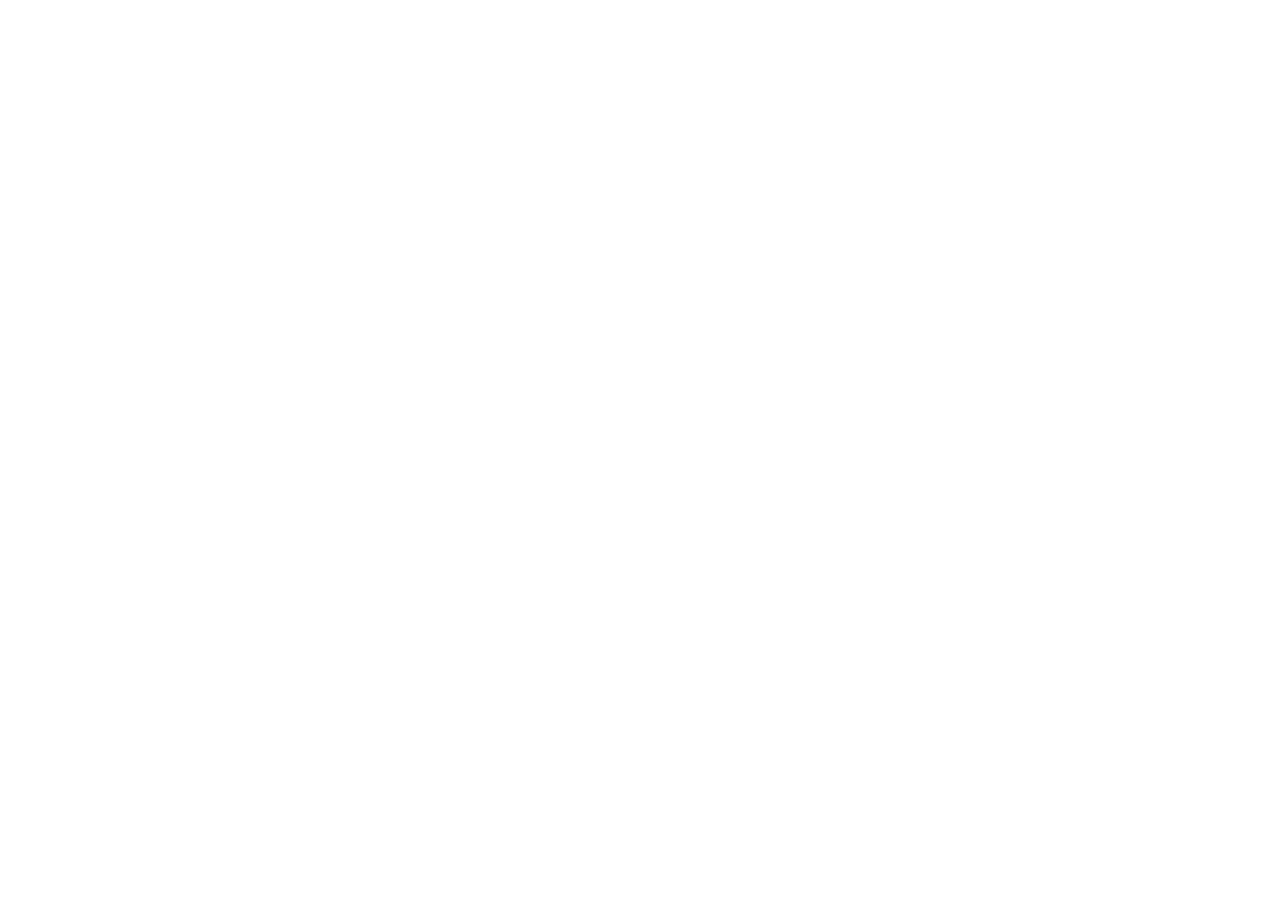
==== index.html @ 82f0cff6 "index page add" ====
<!DOCTYPE html>
<html lang="en">
<head>
    <meta charset="UTF-8">
    <meta name="viewport" content="width=device-width, initial-scale=1.0">
    <title>truetab</title>
</head>
<body>
    
</body>
</html>
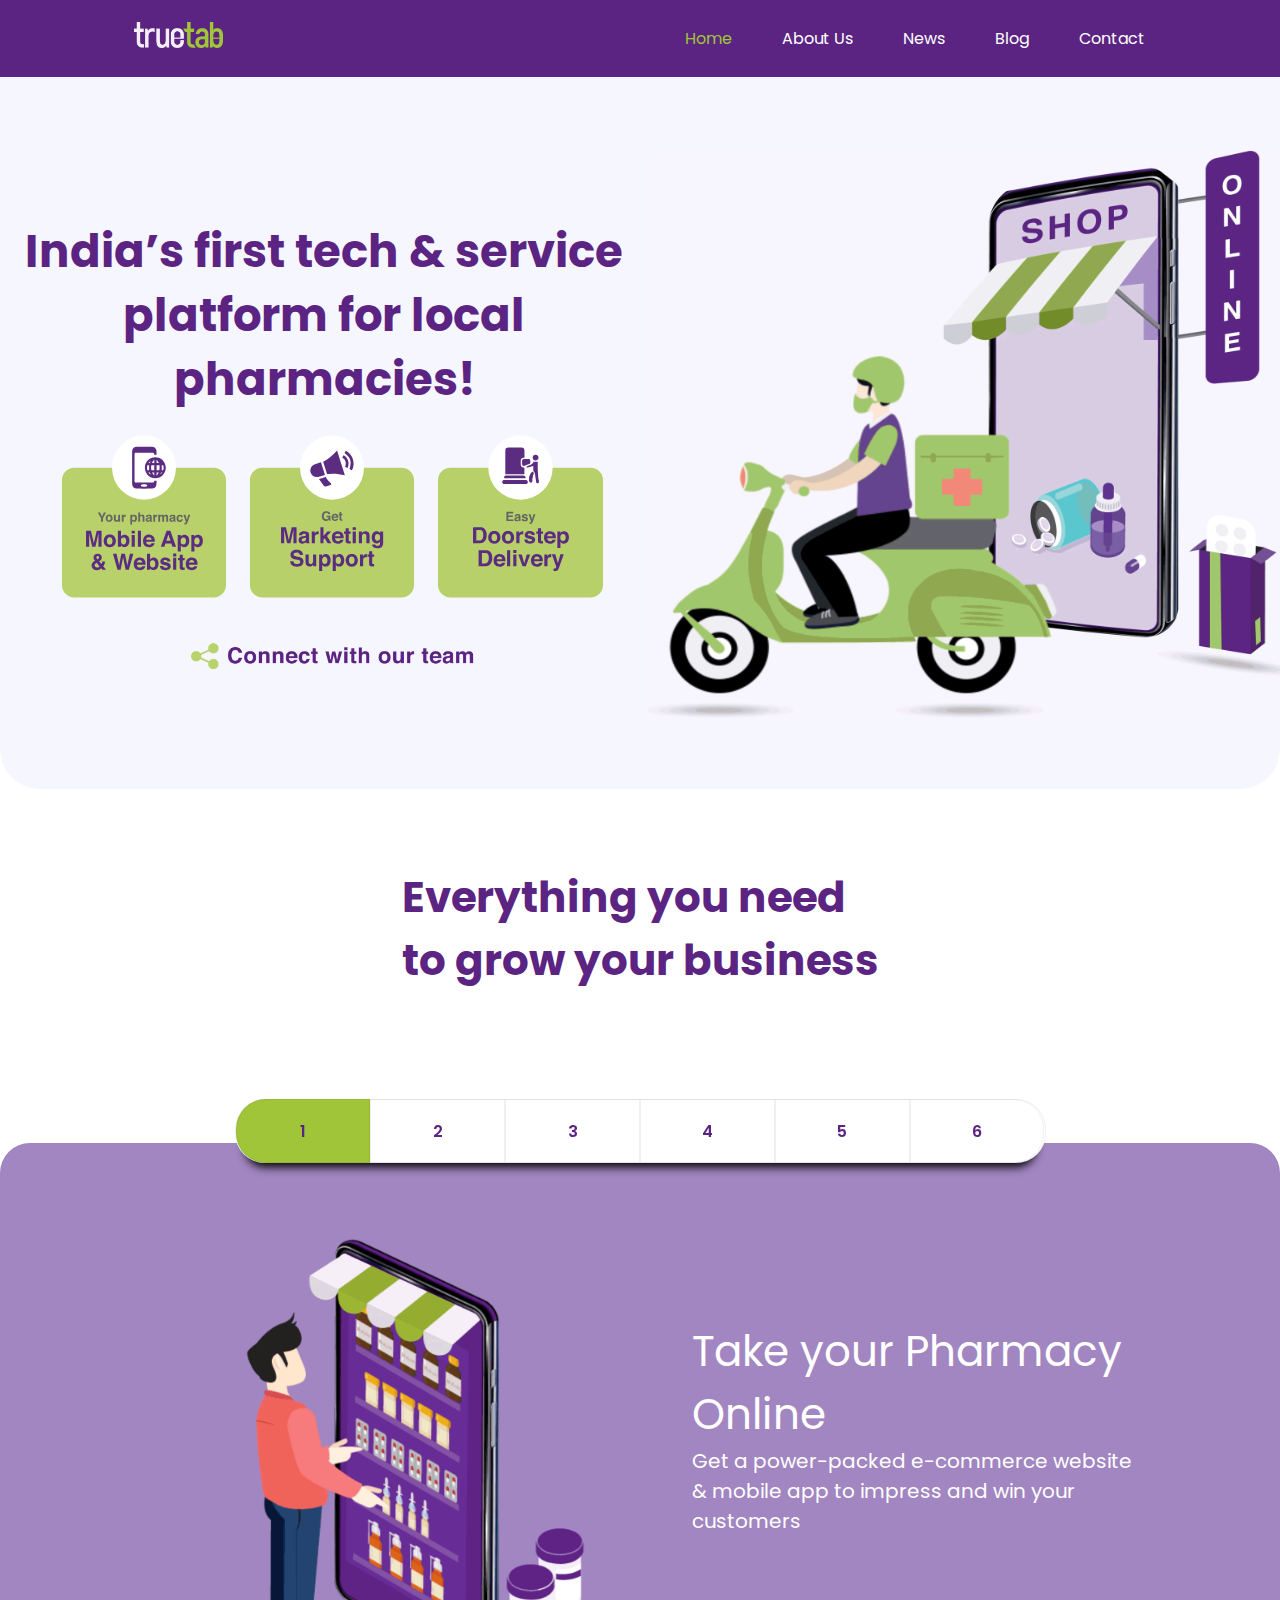
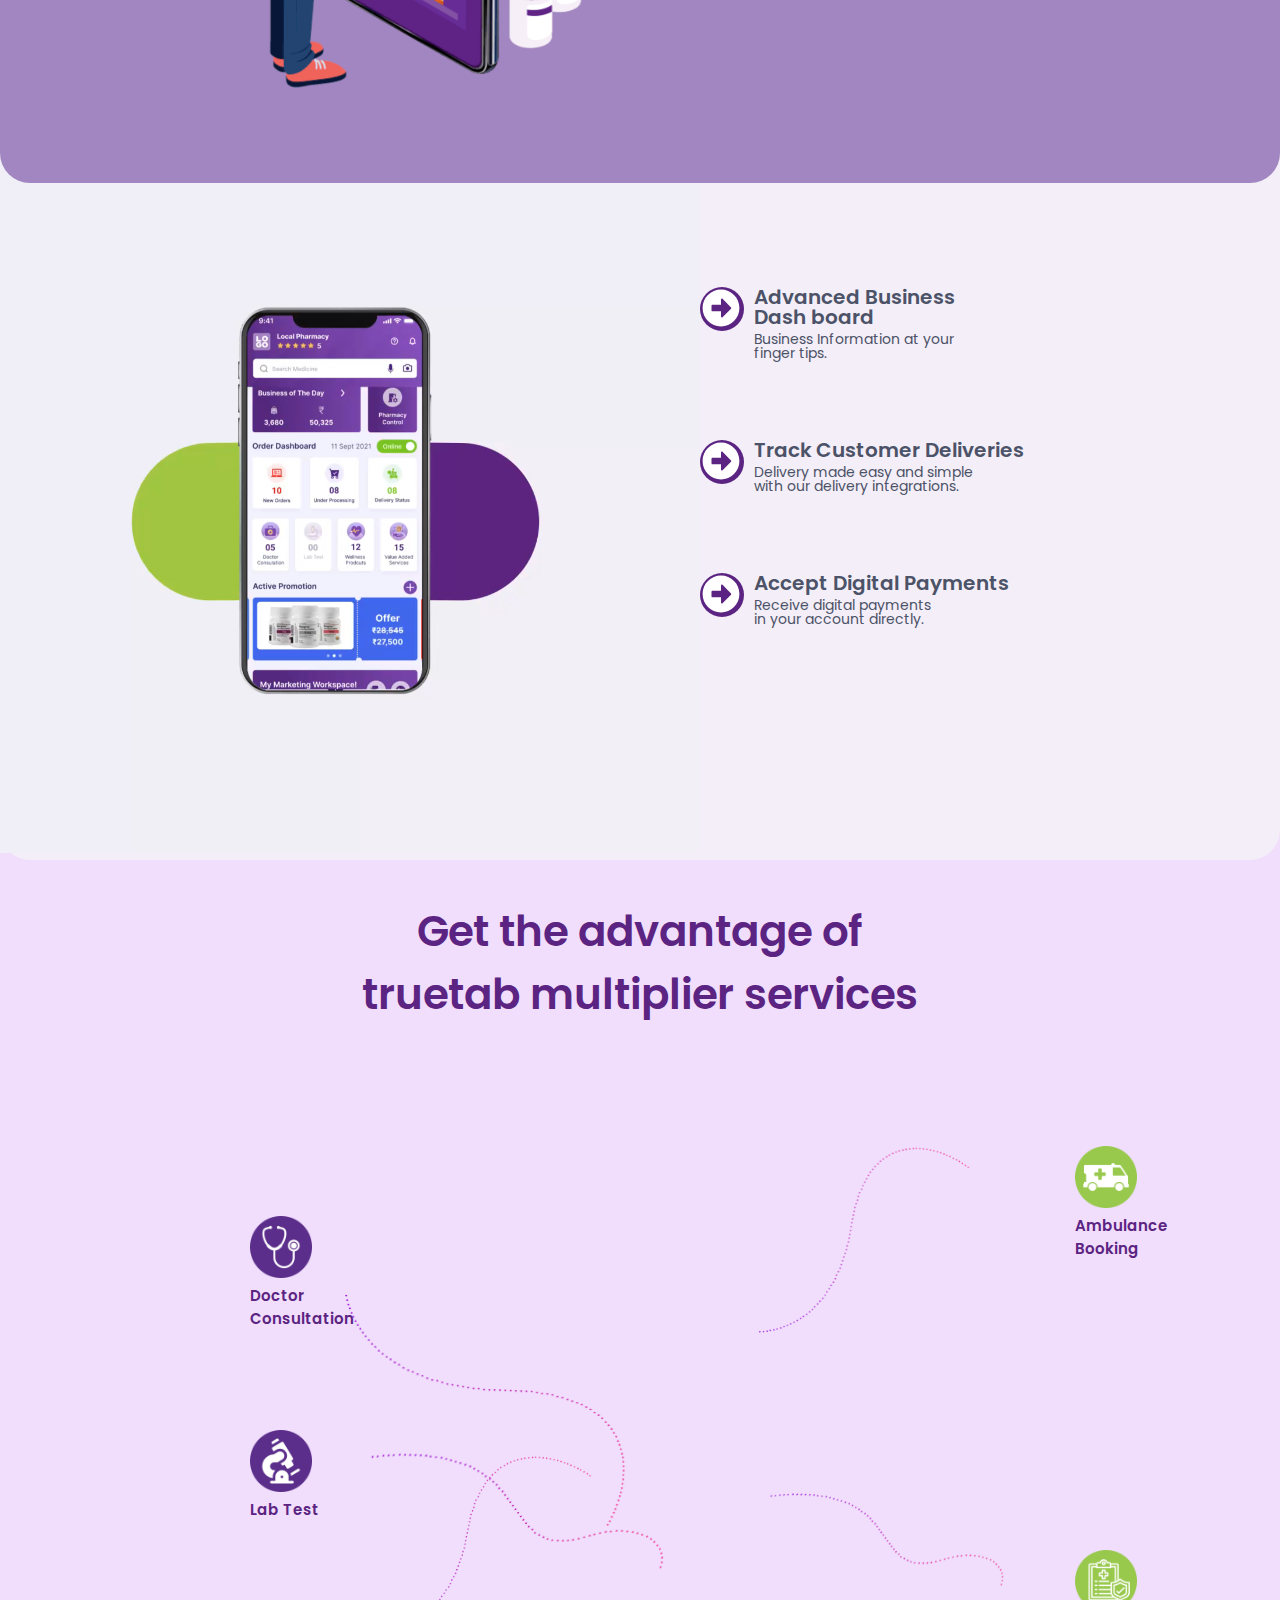
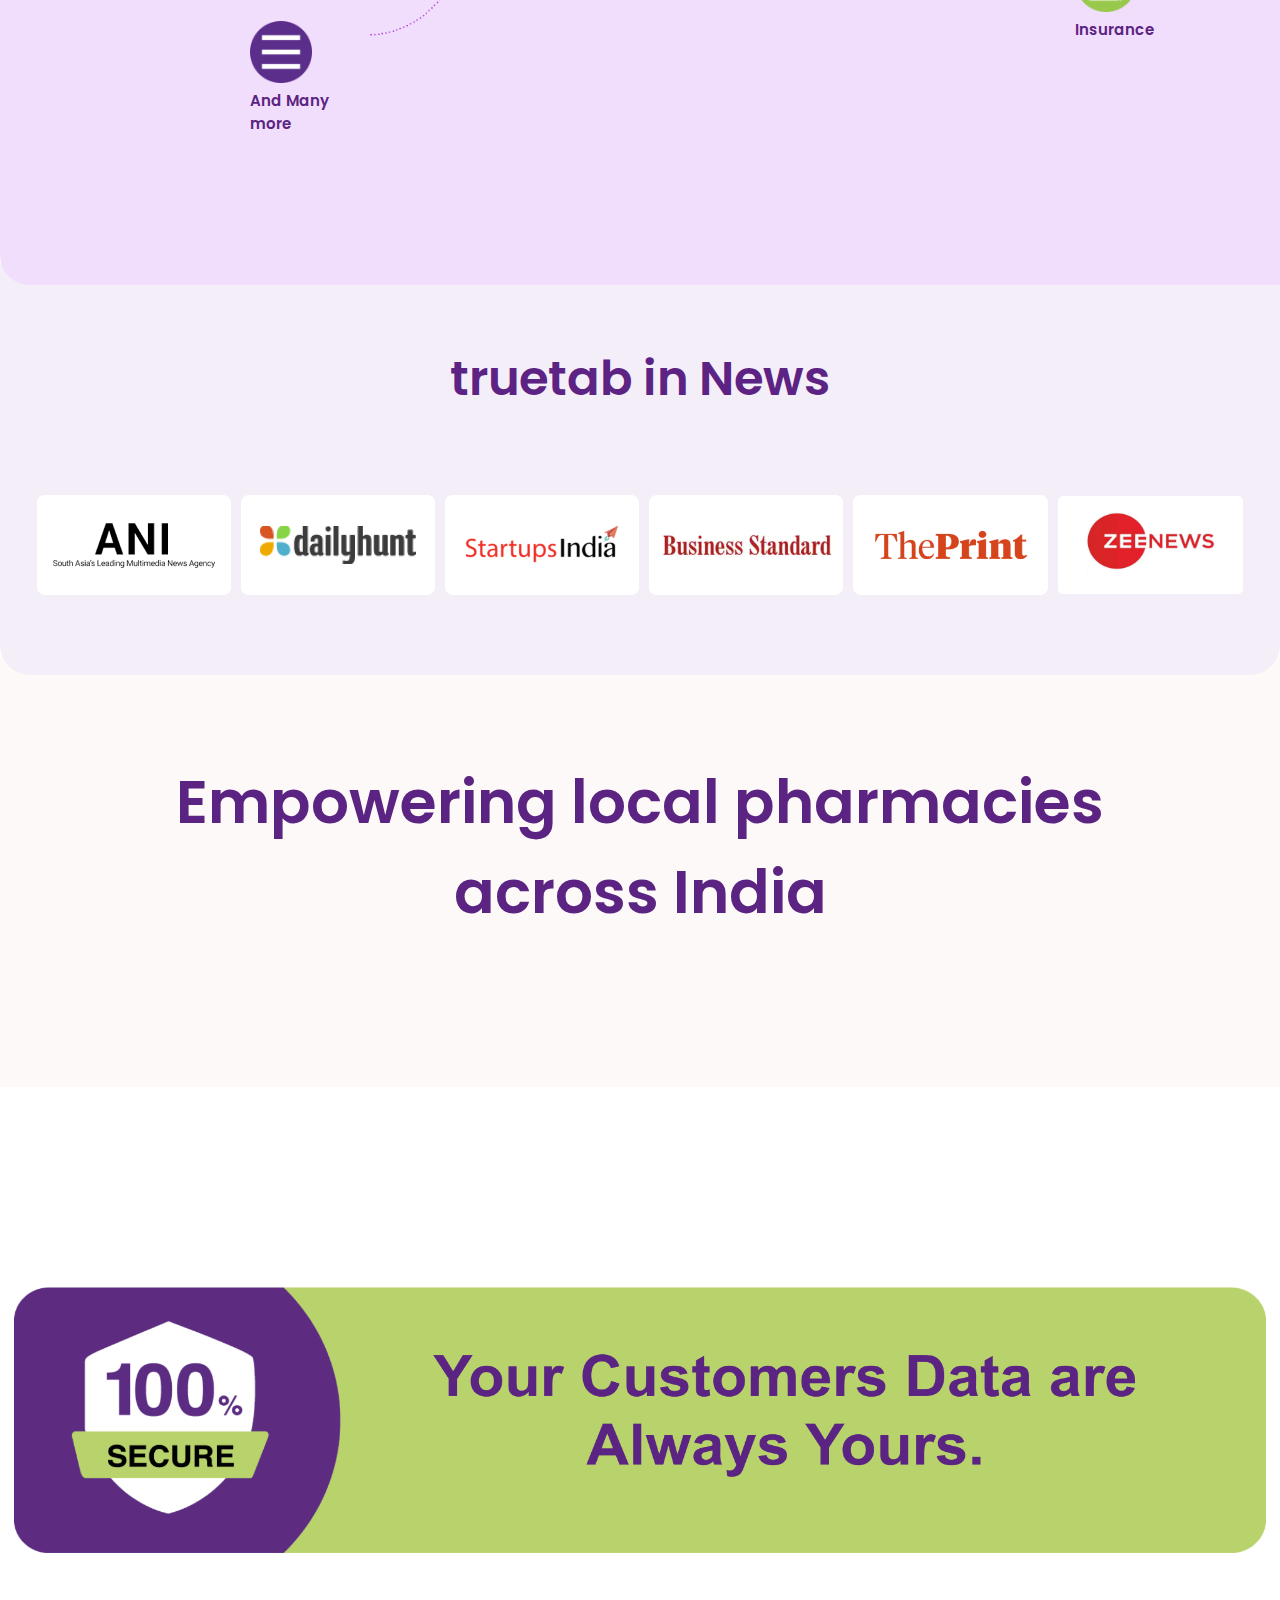
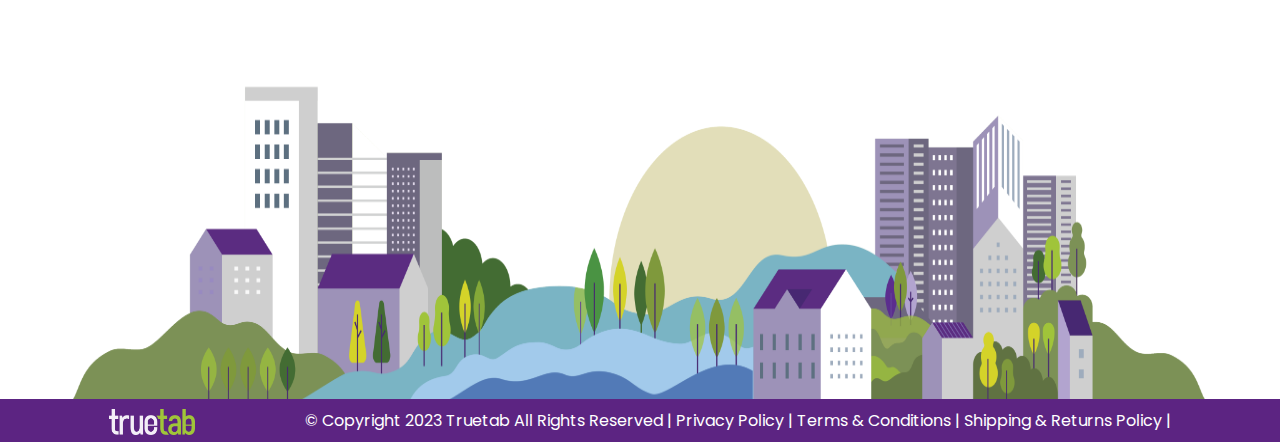
==== commit 1dfcb64c: "add image css" ====
--- a/index.html
+++ b/index.html
@@ -1,11 +1,221 @@
 <!DOCTYPE html>
-<html lang="en">
+<html lang="en"></html>
 <head>
     <meta charset="UTF-8">
     <meta name="viewport" content="width=device-width, initial-scale=1.0">
     <title>truetab</title>
+    <link rel="icon" href="img/ti-logo.ico">
+    <link rel="stylesheet" href="truetab-style.css">
+    <link rel="stylesheet" href="media-style.css">
+    <link rel="stylesheet" href="https://unpkg.com/aos@next/dist/aos.css" />
+    <link rel="stylesheet" href="https://cdnjs.cloudflare.com/ajax/libs/font-awesome/4.7.0/css/font-awesome.min.css">
 </head>
 <body>
-    
+    <header class="header">
+        <a href="index.html"><img src="img/logo.png" alt="image not found" class="logo-img"></a>
+        <nav class="nav">
+          <ul class="menu-ul" >
+              <li><a href="index.html" class="active menu-li">Home</a></li>
+              <li><a href="about.html" class="menu-li abu">About Us</a></li>
+              <li><a href="news.html" class="menu-li">News</a></li>
+              <li><a href="blog.html" class="menu-li">Blog</a></li>
+              <li><a href="contact.html" class="menu-li">Contact</a></li>
+          </ul>
+        </nav>
+        <div id="hamburger-icon" onclick="toggleMobileMenu(this)">
+          <i class="fa fa-bars" style="font-size:24px; color: white;"></i>
+          <ul class="mobile-menu">
+            <li><a href="index.html" class="menu-li active">Home</a></li>
+            <li><a href="about.html" class="menu-li">About</a></li>
+            <li><a href="news.html" class="menu-li">News</a></li>
+            <li><a href="blog.html" class="menu-li">Blog</a></li>
+            <li><a href="contact.html" class="menu-li">Contact</a></li>
+          </ul>
+        </div>
+      </header>
+    <main>
+        <section class="home-row1">
+            <div class="row1-col1">
+                <div class="home-header-text">
+                    India’s first tech & service <br> platform for local pharmacies!
+                </div>
+                <div class="home-service">
+                    <img src="img/mobile-app-website.svg" alt="image not found" class="service-mob hover">
+                    <img src="img/get-marketing-support.svg" alt="image not found" class="service-market hover">
+                    <img src="img/doorstep-delivery.svg" alt="image not found" class="service-delivery hover">
+                </div>
+                <div class="conect-team">
+                    <img src="img/connect-with-our-team.png" alt="image not found">
+                </div>
+            </div>
+            <div class="row1-col2">
+                <img src="img/banner-img-2.gif" alt="gif not found" class="banner-img">
+            </div>
+        </section>
+        <section class="home-row2">
+            Everything you need <br> to grow your business
+        </section>
+        <section class="home-row3">
+            <ul class="r3-list">
+                <li style="border-top-left-radius: 30px; border-bottom-left-radius: 30px; background-color:#a0c539;">1
+                </li>
+                <li>2</li>
+                <li>3</li>
+                <li>4</li>
+                <li>5</li>
+                <li style="border-top-right-radius: 30px; border-bottom-right-radius: 30px;">6</li>
+            </ul>
+        </section>
+        <section class="home-row4">
+            <div class="pharmacies-row">
+                <img src="img/take-your-pharmacy-online.gif" alt="">
+                <div class="pharmacies-text">
+                    <h2>Take your Pharmacy Online</h2>
+                    <p>Get a power-packed e-commerce website & mobile app to impress and win
+                        your customers</p>
+                </div>
+            </div>
+        </section>
+        <section class="home-row5">
+            <div class="r5-video">
+                <video autoplay>
+                    <source src="video/True-Tab_01.74682ecdea933a01cb65.mp4">
+                </video>
+            </div>
+            <div style=" margin-bottom: 100px;">
+                <div class="r5-business">
+                    <div class="business-arrow">
+                        <svg stroke="currentColor" fill="currentColor" stroke-width="0" viewBox="0 0 512 512"
+                            height="38" width="38" xmlns="http://www.w3.org/2000/svg">
+                            <path
+                                d="M256 8c137 0 248 111 248 248S393 504 256 504 8 393 8 256 119 8 256 8zM140 300h116v70.9c0 10.7 13 16.1 20.5 8.5l114.3-114.9c4.7-4.7 4.7-12.2 0-16.9l-114.3-115c-7.6-7.6-20.5-2.2-20.5 8.5V212H140c-6.6 0-12 5.4-12 12v64c0 6.6 5.4 12 12 12z">
+                            </path>
+                        </svg>
+                    </div>
+                    <div class="business-text">
+                        <p class="head-p">Advanced Business <br>Dash board </p>
+                        <p class="smal-text"> Business Information at your <br> finger tips. </p>
+                    </div>
+                </div>
+
+                <div class="r5-business" style=" margin-top: 80px;">
+                    <div class="business-arrow">
+                        <svg stroke="currentColor" fill="currentColor" stroke-width="0" viewBox="0 0 512 512"
+                            height="38" width="38" xmlns="http://www.w3.org/2000/svg">
+                            <path
+                                d="M256 8c137 0 248 111 248 248S393 504 256 504 8 393 8 256 119 8 256 8zM140 300h116v70.9c0 10.7 13 16.1 20.5 8.5l114.3-114.9c4.7-4.7 4.7-12.2 0-16.9l-114.3-115c-7.6-7.6-20.5-2.2-20.5 8.5V212H140c-6.6 0-12 5.4-12 12v64c0 6.6 5.4 12 12 12z">
+                            </path>
+                        </svg>
+                    </div>
+                    <div class="business-text">
+                        <p class="head-p">Track Customer Deliveries</p>
+                        <p class="smal-text"> Delivery made easy and simple <br> with our delivery integrations.</p>
+                    </div>
+                </div>
+                <div class="r5-business" style=" margin-top: 80px;">
+                    <div class="business-arrow">
+                        <svg stroke="currentColor" fill="currentColor" stroke-width="0" viewBox="0 0 512 512"
+                            height="38" width="38" xmlns="http://www.w3.org/2000/svg">
+                            <path
+                                d="M256 8c137 0 248 111 248 248S393 504 256 504 8 393 8 256 119 8 256 8zM140 300h116v70.9c0 10.7 13 16.1 20.5 8.5l114.3-114.9c4.7-4.7 4.7-12.2 0-16.9l-114.3-115c-7.6-7.6-20.5-2.2-20.5 8.5V212H140c-6.6 0-12 5.4-12 12v64c0 6.6 5.4 12 12 12z">
+                            </path>
+                        </svg>
+                    </div>
+                    <div class="business-text">
+                        <p class="head-p">Accept Digital Payments</p>
+                        <p class="smal-text"> Receive digital payments <br> in your account directly.</p>
+                    </div>
+                </div>
+            </div>
+        </section>
+        <section class="home-row6">
+            <div class="hor6-head">
+                Get the advantage of  <br> truetab multiplier services 
+            </div>
+            <img src="img/Mobile-copy-2.png" alt="image not found"
+                     class="m1-img-animation11" data-aos="fade-up">
+            <div class="img">
+                <div class="m1-imgs-text">
+                    <div class="dr-head">
+                        <!-- <p class="dr-con">Doctor Consultation</p> -->
+                        <img src="img/Doctor-Consultation.png" alt="" style="width: 62px; height: 62px;">
+                        <img src="img/line_3dot_2.2a7116c2247816cf6a38.png" alt="" class="dr-line">
+                        <p class="dr-con">Doctor Consultation</p>
+                    </div>
+                    <div class="lab-head">
+                        <img src="img/Lab-Test.png" alt="" style="width: 62px; height: 62px;">
+                        <img src="img/dot_2.ae1b894e202333769ef6.png" alt="" class="lab-line">
+                        <p>Lab Test</p>
+                    </div>
+                    <div class="more-head">
+                        <img src="img/line2_dot_2.2ee7089a815d820a25ce.png" alt="" class="more-line">
+                        <img src="img/download.png" alt="" style="width: 62px; height: 62px;">
+                        <p>And Many more</p>
+                    </div>
+                </div>
+                <div class="mob-img2 ">
+                    <img src="img/Mobile-copy-2.png" alt="image not found"
+                     class="m1-img-animation" data-aos="fade-up">
+                    <img src="img/Mobile-01-copy.png" alt="image not found"
+                         class="m2-img-animation" data-aos="fade-up">
+                </div>
+                <div class="m2-imgs-text">
+                    <div class="ambu-head">
+                        <img src="img/line2_dot_2.2ee7089a815d820a25ce.png" alt="" class="ambu-line">
+                        <img src="img/car.png" alt="" style="width: 62px; height: 62px;">
+                        <p>Ambulance Booking</p>
+                    </div>
+                    <div class="insu-head">
+                        <img src="img/Insurance.png" alt="" style="width: 62px; height: 62px;">
+                        <img src="img/dot_2.ae1b894e202333769ef6.png" alt="" class="insu-line">
+                        <p>Insurance</p>
+                    </div>
+                </div>
+            </div>
+        </section>
+        <section class="home-row7">
+            <div class="hr7-head">
+                <p>truetab in News</p>
+            </div>
+            
+            <div class="hr7-news">
+                <img src="img/news1.png" alt="image not found" class="news-img">
+                <img src="img/news2.png" alt="image not found" class="news-img">
+                <img src="img/news3.png" alt="image not found" class="news-img">
+                <img src="img/news4.png" alt="image not found" class="news-img">
+                <img src="img/news5.png" alt="image not found" class="news-img">
+                <img src="img/news6.png" alt="image not found" class="news-img new6 ">
+            </div>
+        </section>
+        <section class="home-row8">
+                <p>Empowering local pharmacies <br> across India</p>
+        </section>
+        <section class="home-row9"> 
+                <img src="img/Mobile-03.png" alt="image not found" class="mobile-animation" data-aos="fade-up">
+        </section>
+        <section class="home-row10">
+            <img src="img/secure-background.png" alt="image not found" class="img-back">
+            <img src="img/million-pharmacy1.png" alt="image not found" class="img-mill">
+        </section>
+    </main>
+    <footer class="footer">
+        <div class="footer-logo">
+            <img src="img/logo.png" alt="image not found">
+        </div>
+        <div class="footer-menu-txt">
+            <a href=""><span class="ft-span">© Copyright 2023 Truetab All Rights Reserved </span></a>
+            <a href="#"><span>| Privacy Policy | </span>  </a>
+            <a href="#"><span>Terms & Conditions | </span></a>
+            <a href="#"><span>Shipping & Returns Policy | </span></a>
+        </div>
+    </footer>
+    <!-- aps.js -->
+    <script src="https://unpkg.com/aos@next/dist/aos.js"></script>
+    <script>
+        function toggleMobileMenu(menu) {
+            menu.classList.toggle('open');
+        }
+      AOS.init();
+    </script>
 </body>
 </html>--- a/truetab-style.css
+++ b/truetab-style.css
@@ -0,0 +1,1216 @@
+@import url('https://fonts.googleapis.com/css2?family=Poppins&display=swap');
+
+* {
+    margin: 0;
+    padding: 0;
+}
+
+body {
+    font-family: 'Poppins', sans-serif;
+}
+
+.header {
+    width: 100%;
+    height: 77px;
+    background-color: rgb(92, 36, 130);
+    display: flex;
+    justify-content: space-between;
+    align-items: center;
+    position: fixed;
+    top: 0;
+    z-index: 100;
+}
+
+.logo-img {
+    max-width: 90px;
+    height: 26px;
+    margin-left: 134px;
+}
+
+.active {
+    color: #a0c539;
+}
+
+.menu-ul li {
+    list-style-type: none;
+}
+
+a {
+    text-decoration: none;
+    font-family: 'Poppins', sans-serif;
+    color: white;
+    font-size: 16px;
+    font-weight: 400;
+}
+
+.menu-ul {
+    list-style-type: none;
+    display: flex;
+    justify-content: flex-start;
+    gap: 50px;
+    position: relative;
+}
+
+.active a {
+    color: #a0c539;
+}
+
+.menu-li {
+    position: relative;
+}
+
+.menu-li::after {
+    content: '';
+    position: absolute;
+    width: 0;
+    height: 1px;
+    display: block;
+    right: 0;
+    background: #a0c539;
+    transition: width .2s ease;
+}
+
+.menu-li:hover {
+    color: #a0c539;
+}
+
+
+.menu-li:hover:after {
+    width: 100%;
+    left: 0;
+    background: #a0c539;
+}
+
+#hamburger-icon {
+    margin: auto 0;
+    display: none;
+    cursor: pointer;
+}
+
+.open .mobile-menu {
+    display: flex;
+    flex-direction: column;
+    align-items: center;
+    margin-left: 150px;
+}
+
+.mobile-menu {
+    display: none;
+    position: absolute;
+    top: 50px;
+    right: 0;
+    height: 220px;
+    width: 100%;
+    background-color: rgb(92, 36, 130);
+    margin-top: 27px;
+}
+
+.mobile-menu li {
+    margin-bottom: 10px;
+    list-style-type: none;
+
+}
+
+.mobile-menu li a:hover {
+    color: #a0c539;
+}
+
+.nav {
+    padding-right: 135px;
+}
+
+/* .header {
+    width: 100%;
+    height: 77px;
+    background-color: rgb(92, 36, 130);
+    display: flex;
+    justify-content: space-between;
+    align-items: center;
+    position: fixed;
+    top: 0;
+    z-index: 100;
+    padding-bottom: 10px;
+}
+.logo-img {
+    width: 100px;
+    height: 30px;
+    margin-left: 150px;
+}
+.active{
+    color: #a0c539;
+}
+.menu-ul li {
+    list-style-type: none;
+}
+a,
+span {
+    text-decoration: none;
+    font-family: 'Poppins', sans-serif;
+    color: white;
+    font-size: 18px;
+    font-weight: 400;
+}
+.menu-ul {
+    list-style-type: none;
+    display: flex;
+    justify-content: flex-start;
+    gap: 50px;
+    position: relative;
+}
+
+.active a {
+    color: #a0c539;
+}
+.menu-li{
+    position: relative;
+}
+.menu-li::after{
+    content: '';
+  position: absolute;
+  width: 0; height: 1px;
+  display: block;
+  right: 0;
+  background:#a0c539;
+  transition: width .2s ease;
+}
+.menu-li:hover{
+    color:#a0c539;
+}
+.menu-li:hover:after{
+    width: 100%;
+    left: 0;    
+    background:#a0c539;
+} */
+
+.home-row1 {
+    display: flex;
+    height: 769px;
+    background-color: #f6f6ff;
+    border-radius: 0px 0px 40px 40px;
+    padding-top: 20px;
+}
+
+.home-header-text {
+    color: #5c2482;
+    font-size: 45px;
+    font-weight: 700;
+    line-height: 64px;
+    text-align: center;
+    padding-top: 200px;
+}
+
+.home-service {
+    display: flex;
+    gap: 20px;
+    padding-top: 20px;
+    margin-left: 60px;
+}
+
+.home-service img {
+    width: 168.22px;
+    height: 168.95px;
+}
+
+.hover:hover {
+    opacity: 5px;
+    scale: 1.1;
+    transition: all .3 ease;
+}
+
+.hover {
+    position: relative;
+    animation-name: service-mob;
+    animation-duration: 1s;
+    animation-timing-function: ease;
+    animation-iteration-count: 1;
+}
+
+@keyframes service-mob {
+    0% {
+        opacity: 0;
+        bottom: -400px;
+    }
+
+    100% {
+        opacity: 1;
+        bottom: 0px;
+    }
+}
+
+.service-market {
+    position: relative;
+    animation-name: service-market;
+    animation-duration: 1s;
+    animation-timing-function: ease;
+    animation-iteration-count: 1;
+}
+
+@keyframes service-market {
+    0% {
+        opacity: 0;
+        bottom: -400px;
+    }
+
+    100% {
+        bottom: 0px;
+        opacity: 1;
+    }
+}
+
+.service-delivery {
+    position: relative;
+    animation-name: service-delivery;
+    animation-duration: 1s;
+    animation-timing-function: ease;
+    animation-iteration-count: 1;
+}
+
+@keyframes service-delivery {
+    0% {
+        opacity: 0;
+        bottom: -400px;
+    }
+
+    100% {
+        opacity: 1;
+        bottom: 0px;
+    }
+}
+
+.conect-team img {
+    width: 284.5833333333333px;
+    padding: 40px 0px 0px 190px;
+}
+
+.banner-img {
+    padding-top: 130px;
+    width: 631.775px;
+    height: 569.1666666666666px;
+}
+
+.home-row2 {
+    height: 240px;
+    display: flex;
+    justify-content: center;
+    align-items: center;
+    color: rgb(92, 36, 130);
+    font-size: 42px;
+    padding-top: 20px;
+    font-weight: bold;
+}
+
+.home-row3 {
+    display: flex;
+    justify-content: center;
+    align-items: center;
+    position: relative;
+    top: 50px;
+    z-index: 99;
+}
+
+.r3-list {
+    width: 809px;
+    height: 62px;
+    display: flex;
+    justify-content: center;
+    align-items: center;
+    font-size: 16px;
+    border: 1px groove #0201010f;
+    border-radius: 30px;
+    box-shadow: 0 14px 10px -10px;
+    background-color: white;
+}
+
+.r3-list li {
+    width: 200px;
+    height: 62px;
+    color: #5c2482;
+    font-weight: 600;
+    border: 1px groove #0201010f;
+    display: flex;
+    align-items: center;
+    justify-content: center;
+}
+
+.r3-list :hover {
+    background-color: #a0c539;
+    color: black;
+}
+
+.home-row4 {
+    background-color: rgb(162, 134, 193);
+    border-radius: 30px;
+    padding-bottom: 70px;
+    position: relative;
+    z-index: 98;
+    top: 30px;
+}
+
+.pharmacies-row {
+    display: flex;
+    justify-content: center;
+    align-items: center;
+    gap: 50px;
+}
+
+.pharmacies-row img {
+    height: 500px;
+    overflow: hidden;
+    padding-top: 70px;
+}
+
+.pharmacies-text {
+    width: 450px;
+    display: flex;
+    flex-direction: column;
+    color: white;
+}
+
+.pharmacies-text h2 {
+    font-size: 42px;
+    font-weight: 400;
+}
+
+.pharmacies-text p {
+    font-size: 20px;
+}
+
+.home-row5 {
+    background-color: rgb(243, 238, 247);
+    border-radius: 0px 0px 30px 30px;
+    display: flex;
+    justify-content: flex-start;
+    align-items: center;
+    position: relative;
+    z-index: 97;
+}
+
+.r5-video video {
+    height: 700px;
+    width: 700px;
+}
+
+.r5-business {
+    display: flex;
+    justify-content: flex-start;
+    align-items: flex-start;
+    gap: 10px;
+}
+
+.business-arrow {
+    background-color: #5c2482;
+    border-radius: 100%;
+    color: white;
+    padding: 2px;
+    width: 40px;
+    height: 40px;
+}
+
+.business-arrow :hover {
+    background-color: white;
+    color: #5c2482;
+    margin-top: -3px;
+    margin-left: -3px;
+    padding: 3px;
+    border-radius: 100%;
+    width: 40px;
+    height: 40px;
+}
+
+.head-p {
+    color: #4c5267;
+    font-size: 20px;
+    font-weight: 600;
+    line-height: 1;
+}
+
+.smal-text {
+    color: #4c5267;
+    font-size: 14px;
+    font-weight: 400;
+    line-height: 1;
+    padding: 5px 0 0;
+}
+
+.home-row6 {
+    background-color: rgb(240, 222, 252);
+    border-radius: 0px 0px 30px 30px;
+    position: relative;
+    z-index: 96;
+    top: -30px;
+}
+
+.m1-img-animation11 {
+    display: none;
+}
+
+.media-img {
+    display: none;
+}
+
+.hor6-head {
+    display: flex;
+    justify-content: center;
+    align-items: center;
+    text-align: center;
+    color: #5c2482;
+    font-weight: 600;
+    padding-top: 70px;
+    font-size: 42px;
+}
+
+.img {
+    padding: 50px;
+    margin-left: 200px;
+    background-color: rgb(240, 222, 252);
+}
+
+.mob-img2 {
+    display: flex;
+    justify-content: center;
+    align-items: center;
+}
+
+.m1-img-animation,
+.m1-img-animation11 {
+    width: 335px;
+    height: 545px;
+    position: relative;
+    z-index: 9;
+    animation: mob1;
+    animation-duration: 1s;
+    animation-iteration-count: 1;
+    animation-timing-function: ease;
+    transform: translateZ(0);
+}
+
+@keyframes mob1 {
+    0% {
+        bottom: -300px;
+    }
+
+    100% {
+        bottom: 0px;
+    }
+}
+
+.m2-img-animation {
+    position: relative;
+    z-index: 10;
+    bottom: 55px;
+    right: 115px;
+    width: 335px;
+    height: 545px;
+    animation: mob2;
+    animation-duration: 1s;
+    animation-iteration-count: 1;
+    animation-timing-function: ease-out;
+}
+
+@keyframes mob2 {
+    0% {
+        bottom: -400px;
+    }
+
+    100% {
+        bottom: 0px;
+    }
+}
+
+.dr-head {
+    color: #5c2482;
+    font-weight: 600;
+    padding-top: 70px;
+    font-size: 15px;
+    font-family: Poppins, sans-serif;
+    margin: 70px 50px 100px 0px;
+}
+
+.dr-con-media {
+    display: none;
+}
+
+.img {
+    display: flex;
+    justify-content: center;
+    /* align-items: center; */
+}
+
+.dr-line {
+    width: 298px;
+    height: 237px;
+    position: absolute;
+    top: 462px;
+    left: 336px;
+    z-index: 11;
+}
+
+.lab-head {
+    color: #5c2482;
+    font-weight: 600;
+    padding-top: 70px;
+    font-size: 15px;
+    font-family: Poppins, sans-serif;
+    padding: 0px 50px 100px 0px;
+}
+
+.lab-line {
+    width: 298px;
+    height: 237px;
+    position: absolute;
+    top: 562px;
+    left: 371px;
+    z-index: 11;
+}
+
+.more-head {
+    color: #5c2482;
+    font-weight: 600;
+    padding-top: 70px;
+    font-size: 15px;
+    font-family: Poppins, sans-serif;
+    padding: 0px 50px 100px 0px;
+}
+
+.more-line {
+    width: 250px;
+    height: 183px;
+    position: absolute;
+    top: 625px;
+    left: 362px;
+    z-index: 11;
+}
+
+.ambu-head {
+    color: #5c2482;
+    font-weight: 600;
+    padding-top: 70px;
+    font-size: 15px;
+    font-family: Poppins, sans-serif;
+    padding: 70px 50px 100px 0px;
+}
+
+.ambu-line {
+    width: 238px;
+    height: 189px;
+    position: absolute;
+    z-index: 12;
+    right: 291px;
+
+}
+
+.insu-head {
+    color: #5c2482;
+    font-weight: 600;
+    padding-top: 70px;
+    font-size: 15px;
+    font-family: Poppins, sans-serif;
+    padding: 190px 50px 100px 0px;
+
+}
+
+.insu-line {
+    width: 238px;
+    height: 190px;
+    position: absolute;
+    z-index: 12;
+    top: 614px;
+    right: 272px;
+}
+
+.home-row7 {
+    background-color: rgb(243, 238, 247);
+    border-radius: 0px 0px 30px 30px;
+    position: relative;
+    z-index: 95;
+    top: -52px;
+}
+
+.hr7-head {
+    align-items: center;
+    color: #5d2384;
+    display: flex;
+    justify-content: center;
+    font-size: 48px;
+    font-weight: 600;
+    padding: 80px;
+}
+
+.hr7-news {
+    padding-bottom: 80px;
+    display: flex;
+    justify-content: center;
+    align-items: center;
+    gap: 10px;
+}
+
+.new6 {
+    width: 184.97px;
+    height: 98.86px;
+    border-radius: 5px
+}
+
+.home-row8 {
+    background-color: rgb(253, 249, 248);
+    position: relative;
+    z-index: 94;
+    top: -70px;
+}
+
+.home-row8 p {
+    color: #5c2482;
+    display: flex;
+    justify-content: center;
+    font-size: 60px;
+    font-weight: 600;
+    padding: 100px 0px 150px 0px;
+    text-align: center;
+}
+
+.home-row9 {
+    height: 100px;
+    display: flex;
+    justify-content: center;
+    align-items: center;
+    position: relative;
+    z-index: 94;
+    top: -110px;
+    padding-bottom: 10px;
+}
+
+.mobile-animation {
+    width: 690px;
+    height: 180px;
+    position: relative;
+    animation: mob-anim 2s ease 1;
+   
+}
+
+@keyframes mob-anim {
+    0% {
+        bottom: -400px;
+    }
+
+    100% {
+        bottom: 0px;
+    }
+}
+
+.home-row10 {
+    margin-top: 20px;
+    text-align: center;
+}
+
+.img-back {
+    width: 1252px;
+    height: 266px;
+    padding-bottom: 100px;
+}
+
+.img-mill {
+    text-align: center;
+    width: 1249px;
+    height: 332px;
+    position: relative;
+    top: 15px;
+    z-index: 1;
+}
+
+.footer {
+    background-color: rgb(92, 36, 130);
+    display: flex;
+    justify-content: space-evenly;
+    align-items: center;
+    position: relative;
+    z-index: 2;
+}
+
+.footer-logo img {
+    width: 86px;
+    height: 26px;
+    padding-top: 10px;
+}
+
+/* about.html */
+.about {
+    margin-top: 100px;
+    /* height: 500px; */
+}
+
+.about-head {
+    padding: 45px;
+    color: #2c234d;
+    font-size: 50px;
+    font-weight: 600;
+    text-align: center;
+
+}
+
+.about-sub1-head,
+.about-sub2-head {
+    color: #4d446b;
+    font-size: 26px;
+    font-weight: 600;
+    line-height: 36px;
+    margin-bottom: 22px;
+}
+
+.about-sub-1 {
+    /* padding-top: 100px; */
+    height: 300px;
+    display: flex;
+    flex-direction: column;
+    align-items: center;
+    justify-content: center;
+    /* position: relative; */
+}
+
+.about-sub-box1 {
+    display: flex;
+    justify-content: center;
+    align-items: center;
+    padding-top: 1300px;
+    gap: 10px;
+}
+
+.about-sub-box2 {
+    display: flex;
+    justify-content: center;
+    align-items: center;
+    padding-bottom: 50px;
+}
+
+.about-sub-box3 {
+    display: flex;
+    justify-content: center;
+    align-items: center;
+    gap: 50px;
+}
+
+.as-dot-animation {
+    margin-right: 500px;
+}
+
+.about-sub1-desc,
+.about-sub2-desc {
+    color: #707b8e;
+    font-family: Poppins, sans-serif;
+    font-size: 16px;
+    font-weight: 400;
+    line-height: 28px;
+    margin-bottom: 22px;
+}
+
+.about-img1 {
+    width: 505px;
+    height: 344px;
+    position: relative;
+}
+
+.about-text {
+    width: 500px;
+    height: 198px;
+    padding-left: 100px;
+}
+
+.sub-box2-img {
+    padding-left: 100px;
+}
+
+.about-img2 {
+    width: 475px;
+    height: 517px;
+    position: relative;
+    animation-name: about-img2;
+    animation-duration: 1s;
+    animation-iteration-count: 1;
+    animation-timing-function: ease;
+}
+
+@keyframes about-img2 {
+    0% {
+        bottom: -300px;
+    }
+
+    100% {
+        bottom: 0px;
+    }
+}
+
+.about-img3 {
+    width: 475px;
+    height: 517px;
+    position: relative;
+    animation-name: about-img2;
+    animation-duration: 1s;
+    animation-iteration-count: 1;
+    animation-timing-function: ease;
+}
+
+.about-line {
+    height: 200px;
+    position: absolute;
+    bottom: 190px;
+}
+
+.about-dot {
+    position: relative;
+    background-color: #f23891;
+    border-radius: 50%;
+    height: 8px;
+    width: 8px;
+    top: 116px;
+    right: 31px;
+}
+
+.about-dot2 {
+    position: relative;
+    background-color: rgba(242, 56, 146, 0.452);
+    border-radius: 50%;
+    height: 16px;
+    width: 16px;
+    top: 104px;
+    right: 35px;
+}
+
+.about-dot3 {
+    position: relative;
+    background-color: rgba(242, 56, 146, 0.212);
+    border-radius: 50%;
+    height: 24px;
+    width: 24px;
+    top: 94px;
+    right: 30px;
+    animation: circle-animation 3s infinite;
+    transform: translate(-50%, -50%);
+}
+
+@keyframes circle-animation {
+    0% {
+        opacity: 0.7;
+        transform: translate(-50%, -50%) scale(.5);
+    }
+
+    100% {
+        opacity: 0;
+        transform: translate(-50%, -50%) scale(4);
+    }
+}
+
+.dot-circle2 {
+    position: relative;
+    top: -20px;
+    right: 20px;
+}
+
+.dot-circle3 {
+    position: relative;
+    top: 90px;
+    right: 45px;
+}
+
+.about-footer {
+    height: 550px;
+    margin-top: 1300px;
+    background-color: rgb(245, 233, 251);
+    padding: 20px;
+    display: flex;
+    justify-content: center;
+    align-items: center;
+    position: relative;
+    top: 25px;
+}
+
+.footer-txt {
+    margin-bottom: 100px;
+    display: flex;
+    flex-direction: column;
+    gap: 80px;
+}
+
+.fotr-txt {
+    color: #4d446b;
+    font-size: 50px;
+    line-height: 64px;
+}
+
+.fotr-txt2 {
+    color: #4d446b;
+    font-size: 20px;
+}
+
+.fotr-inner-txt1 {
+    color: #4d446b;
+    font-size: 20px;
+}
+
+.footer-img {
+    width: 480px;
+    height: 527px;
+}
+
+/* news.html */
+.news {
+    height: 480px;
+    margin-top: 77px;
+    padding-top: 20px;
+    background-color: rgb(92, 36, 130);
+    display: flex;
+    justify-content: space-around;
+    align-items: center;
+    gap: 50px;
+}
+
+.news-head-img {
+    width: 650.747px;
+    height: 486px;
+    margin-right: 60px;
+}
+
+.news-name {
+    margin-top: 20px;
+    display: flex;
+    justify-content: center;
+    align-items: center;
+    gap: 20px;
+}
+
+.news-head-text {
+    margin-left: 28px;
+    margin-bottom: 10px;
+    color: white;
+    font-family: 'Poppins', sans-serif;
+}
+
+.news-head-text h2 {
+    font-size: 41.7389px;
+    font-weight: 600;
+}
+
+.news-head-text p {
+    font-size:22.7667px;
+}
+
+.news-card-desc {
+    /* width: 30%; */
+    width: 335px;
+    height: 421px;
+    border: 1px solid rgba(93, 35, 132, 0.3);
+    border-radius: 7.58889px;
+    display: flex;
+    flex-direction: column;
+    justify-content: center;
+    align-items: center;
+    /* gap: 20px; */
+    /* padding: 9px; */
+}
+
+.news-card-img {
+    width: 314px;
+    height: 162px
+}
+
+.news-name-head {
+    width: 283px;
+    height: 93px;
+    color: rgb(51, 51, 51);
+    font-size: 20.8694px;
+    font-weight: 600;
+}
+
+.news-name-txt {
+    width: 283px;
+    height: 76px;
+    color: rgb(51, 51, 51);
+    font-size: 17.075px;
+    font-weight: 400;
+    padding-top: 9.48611px;
+}
+
+.news-txt-bottom {
+    color: rgb(51, 51, 51);
+    font-size: 13.2806px;
+    font-weight: 400;
+    margin-right: 10px;
+}
+
+.news-txt-bottom span {
+    padding-left: 40px;
+    font-weight: 400;
+}
+
+/* blog.html */
+.blog {
+    margin-top: 150px;
+    display: flex;
+    flex-direction: column;
+    justify-content: center;
+    align-items: center;
+}
+
+.blog-img img {
+    width: 1200px;
+    height: 607px;
+}
+
+.bolg-text {
+    padding: 20px 0px;
+    width: 80%;
+    line-height: 30px;
+}
+
+.bolg-text h2 {
+    font-size: 32px;
+    font-weight: 600;
+    padding-bottom: 10px;
+
+}
+
+.head-h4 {
+    font-size: 25px;
+    font-weight: 500;
+    line-height: 1.2;
+    margin-bottom: 20px;
+}
+
+.bolg-text-p,
+.bolg-text-ul {
+    color: #4c5267;
+    font-size: 16px;
+    font-weight: 300;
+    line-height: 30px;
+    padding-bottom: 20px;
+}
+
+.blog-ol {
+    margin-left: 50px;
+}
+
+.blog-ol li {
+    list-style-type: decimal;
+    color: #4c5267;
+}
+
+.h5 {
+    margin-top: 23px;
+    font-size: 20px;
+}
+
+/* contact.html */
+
+.contact {
+    margin-top: 70px;
+    display: flex;
+    align-items: center;
+    gap: 60px;
+}
+
+.cont-header {
+    color: #2c234d;
+    font-family: Poppins, Sans-serif;
+    font-size: 20px;
+    font-weight: 600;
+    line-height: 30px;
+}
+
+.con-img img {
+    width: 570px;
+    height: 502px;
+}
+
+.con-txt {
+    display: flex;
+    flex-direction: column;
+    gap: 20px;
+}
+
+.cont-header-p {
+    color: #4c5267;
+    font-family: Poppins, Sans-serif;
+    font-size: 16px;
+    font-weight: 400;
+    line-height: 26px;
+}
+
+.con-btn {
+    height: 40px;
+    width: 152px;
+    background-color: #fff;
+    border: 1px solid #882cb0;
+    border-radius: 30px 30px 30px 30px;
+    color: #000;
+    display: flex;
+    font-weight: 700;
+    font-size: 17px;
+    align-items: center;
+    justify-content: center;
+    transition: transform .5s;
+    cursor: pointer;
+}
+
+.con-btn:hover {
+    background-color: initial;
+    background-image: radial-gradient(at bottom left, #f23891 0, #5c2482 100%);
+    border-color: #aa28f2;
+    color: #fff;
+    transform: scale(1.1);
+}
+
+.con-map {
+    margin: 50px 0px 50px 0px;
+    border: 2px solid gray;
+}
+
+
+.con_body{
+    position: relative;
+    z-index: 100;
+}
+.con-hed{
+    position: relative;
+    z-index: 98;
+}
+.popup_form{
+    display: none;
+    background-color:rgba(0, 0, 0, 0.7) ;
+    position: relative;
+    z-index: 99;
+    bottom: 1226px;
+    width: 100%;
+    height: 100vh;
+    justify-content: center;
+    align-items: center;
+    /* overflow: hidden; */
+}
+.form-container{
+    display: flex;
+    flex-direction: column;
+    justify-content: center;
+    align-items: center;
+    gap: 10px;
+    padding: 10px;
+}
+.form-container h3{
+    width: 400px;
+}
+.c_inputbox:focus{
+    outline: none;
+    border:2px solid #882cb0 ;
+}
+::placeholder {
+    color: rgb(51 51 51 / 28%);
+  }
+.c_inputbox{
+    width: 95%;
+    height: 10px;
+    border-radius: 5px;
+    border:1px solid rgba(51, 51, 51, 0.6);;
+    outline: none;
+    padding: 10px;
+    font-size: 12px;
+    font-family:'Poppins', sans-serif;
+}
+.form-container span {
+    color: red;
+    font-size: 12px;
+}
--- a/media-style.css
+++ b/media-style.css
@@ -0,0 +1,723 @@
+@import url('https://fonts.googleapis.com/css2?family=Poppins&display=swap');
+
+* {
+    margin: 0;
+    padding: 0;
+}
+
+body {
+    font-family: 'Poppins', sans-serif;
+}
+
+@media only screen and (min-width:320px) and (max-width: 767px) {
+
+    /* HOME.HTML */
+    .header {
+        height: 80px;
+        justify-content: space-between;
+        align-items: center;
+    }
+
+    .header nav {
+        display: none;
+    }
+
+    .logo-img {
+        padding-left: 40px;
+        margin: 0px;
+        width: 89px;
+        height: 26px;
+    }
+
+    #hamburger-icon {
+        padding-right: 40px;
+        display: block;
+    }
+
+    .home-row1 {
+        height: 669px;
+    }
+
+    .home-row1,
+    .row1-col1 {
+        flex-direction: column;
+        gap: 0px;
+    }
+
+    .home-header-text {
+        padding-top: 77px;
+        font-size: 34px;
+        line-height: 1.4em;
+    }
+
+    .home-service {
+        display: flex;
+        justify-content: center;
+        margin-left: 0px;
+    }
+
+    .home-service img {
+        width: 68.22px;
+        height: 68.95px;
+    }
+
+    .conect-team img {
+
+        width: 284.5833333333333px;
+        padding: 10px 0px 0px 40px;
+    }
+
+    .banner-img {
+        padding: 20px 0px 30px 100px;
+        width: 196px;
+        height: 177px;
+    }
+
+    .home-row2 {
+        font-size: 12px;
+    }
+
+    .r3-list {
+        width: 310px;
+        height: 62px;
+        margin-top: -90px;
+    }
+
+    .r3-list li {
+        margin-bottom: 0px;
+        width: 56px;
+        height: 62px;
+    }
+
+    .pharmacies-row {
+        flex-direction: column;
+        align-items: center;
+    }
+
+    .pharmacies-row img {
+        width: 260px;
+        height: 260px;
+    }
+
+    .pharmacies-text {
+        width: fit-content;
+        width: 300px;
+        flex-direction: column;
+        line-height: 1.2;
+    }
+
+    .pharmacies-text h2 {
+        font-size: 40px;
+    }
+
+    .home-row5 {
+        flex-direction: column;
+        align-items: center;
+    }
+
+    .r5-video video {
+        height: 425px;
+        width: 325px;
+    }
+
+    .r5-business {
+        justify-content: flex-start;
+        align-items: flex-start;
+    }
+
+    .home-row6 {
+        display: flex;
+        flex-direction: column;
+    }
+
+    .hor6-head {
+        font-size: 13px;
+        padding-bottom: 50px;
+    }
+
+    .img {
+        padding: 0;
+        margin-left: 40px;
+    }
+
+    .m1-img-animation11 {
+        width: 104px;
+        height: 169px;
+        padding-bottom: 30px;
+        margin-left: 40%;
+    }
+
+    .m1-imgs-text,
+    .img,
+    .m2-imgs-text {
+        display: flex;
+        flex-direction: column;
+        gap: 20px;
+    }
+
+    .dr-head,
+    .lab-head,
+    .more-head,
+    .ambu-head,
+    .insu-head {
+        padding: 0;
+        margin: 0;
+        display: flex;
+        gap: 10px;
+    }
+
+    .m2-img-animation,
+    .m1-img-animation,
+    .dr-line,
+    .lab-line,
+    .more-line,
+    .ambu-line,
+    .insu-line,
+    .mob-img2 {
+        display: none;
+    }
+
+    .hr7-head p {
+        font-size: 24px;
+    }
+
+    .hr7-news {
+        flex-wrap: wrap;
+        justify-content: center;
+        align-items: center;
+    }
+
+    .news-img,
+    .new6 {
+        width: 57px;
+        height: 29px;
+    }
+
+    .home-row8 p {
+        font-size: 35px;
+    }
+
+    .home-row9 img {
+        width: 202px;
+        height: 43px;
+    }
+
+    .img-back {
+        width: 300px;
+        height: 83px;
+        padding-bottom: 50px;
+    }
+
+    .img-mill {
+        width: 300px;
+        height: 83px;
+    }
+
+    .footer {
+        flex-direction: column;
+        justify-content: center;
+        align-items: center;
+        width: fit-content;
+        text-align: center;
+    }
+
+    /* about.html */
+    .about {
+        display: flex;
+        flex-direction: column;
+        gap: 70px;
+    }
+    .about-head {
+        padding-top: 60px;
+        font-size: 45px;
+    }
+    .about-sub-1{
+        display: flex;
+        flex-direction: column;
+        /* gap: 60px; */
+    }
+    .about-sub-box1{
+        padding-top: 1400px;
+        flex-direction: column-reverse;
+    }
+    .about-img1 {
+        width: 200px;
+        height: 163px;
+    }
+    .about-text {
+        width: 300px;
+        height: 198px;
+        padding-left: 20px;
+        text-align: left;
+    }
+    .about-sub-box2 {
+        flex-direction: column;
+        padding-bottom: 0px;
+      
+    }
+    .about-img2 {
+        width: 256px;
+        height: 278px;
+        padding: 0px;
+    }
+    .sub-box2-img {
+        padding-left: 0px;
+    }
+    .about-sub-box3 {
+        margin-top: 300px;
+        flex-direction: column-reverse;
+        gap: 50px;
+    }
+    .about-img3 {
+        width: 240px;
+        height: 291px;
+    }
+    .about-line {
+        top: 375px;
+        height: 80px;
+        bottom: 0px;
+    }
+    .about-footer {
+        margin-top: 1620px;
+        flex-direction: column;
+        padding-bottom: 50px;
+    }
+
+    .fot-inner-box {
+        width: 250px;
+        height: 90px;
+    }
+
+    .footer-img {
+        width: 240px;
+        height: 250px;
+    }
+    .footer-txt{
+        gap: 50px;
+    }
+    .fotr-txt{
+        font-size: 30px;
+        
+    }
+    .fotr-txt2{
+        font-size: 18px;
+    }
+    .dot-circle3,
+    .dot-circle2,
+    .as-dot-animation {
+        display: none;
+    }
+    /* News.html */
+    .news{
+        height: 150px;
+        margin-top: 46px;
+        padding-top: 9px;
+        gap: 0px;
+        justify-content: center;
+    }
+    .news-head-img{
+        width: 140px;
+        height: 114px;
+        padding-top: 43px;
+    }
+    .news-head-text h2{
+        font-size:13px;
+    }
+    .news-head-text p{
+        font-size:6px;
+        width: 99%;
+    }
+    .news-name{
+        flex-direction: column;
+    }
+    .news-card{
+        width: 62%;
+    }
+    .news-card-desc {
+        width: 90%;
+        height: 170px;
+    }
+    .news-txt-bottom {
+        margin-top: 30px;
+        font-size: 6px;
+    }
+    .news-txt-bottom a{
+        font-size: 6px;
+    }
+    .news-card-img {
+        width: 147px;
+        height: 79px
+    }
+    .news-name-head{
+        font-size: 6px;
+        width: 140px;
+        height: 20px;
+    }
+    .news-name-txt{
+        padding-top: 0px;
+        font-size: 5px;
+        width: 145px;
+        height: 20px;
+    }
+    /* blog.html */
+    .blog{
+        margin-top: 85px;
+    }
+    .blog-img img{
+        width: 256px;
+        height: 144px;
+    }   
+    .bolg-text h2 {
+        line-height: 1.2;
+    }
+    /* conatct.html */
+    .contact{
+        flex-direction: column;
+        justify-content: center;
+        align-items: center;
+    }
+    .con-img img{
+        width: 320px;
+        height: 355px;
+    }
+    .con-txt{
+        width: 65%;
+        justify-content: center;
+    }
+    .cont-header{
+        font-size: 20px;
+    }
+    .cont-header-p{
+        font-size: 16px;
+    }
+}
+
+/* SCREEN TABLET */
+@media only screen and (min-width:768px) and (max-width: 1023px) {
+    .header {
+        height: 68px;
+        gap: 100px
+    }
+    .abu {
+        margin-right: 72px;
+    }
+
+    #hamburger-icon {
+        display: none;
+    }
+
+    .logo-img {
+        padding-left: 70px;
+        margin: 0px;
+        width: 89px;
+        height: 26px;
+    }
+
+    .nav {
+        margin-top: 25px;
+        /* padding-right: 150px; */
+    }
+
+    .menu-li {
+        font-size: 16px;
+    }
+
+    .home-row1 {
+        display: flex;
+        height: 600px;
+    }
+
+    .home-header-text {
+        padding-top: 80px;
+        padding-left: 30px;
+        width: 355px;
+        font-size: 45px;
+    }
+
+    .home-service img {
+        width: 93px;
+        height: 94px;
+    }
+
+    .conect-team img {
+        width: 160px;
+        height: 17px;
+        padding-left: 150px;
+    }
+
+    .banner-img {
+        padding-top: 150px;
+        width: 355px;
+        height: 320px;
+    }
+
+    .home-row2 {
+        font-size: 24px;
+    }
+
+    .r3-list {
+        width: 546px;
+        height: 62px;
+        margin-top: -90px;
+    }
+
+    .r3-list li {
+        margin-bottom: 0px;
+        width: 90px;
+        height: 62px;
+    }
+
+    .home-row4 {
+        margin-top: -25px;
+    }
+
+    .pharmacies-row {
+        padding: 30px;
+    }
+
+    .pharmacies-row img {
+        width: 260px;
+        height: 260px;
+    }
+
+    .pharmacies-text {
+        width: fit-content;
+        width: 300px;
+        flex-direction: column;
+        line-height: 1.2;
+    }
+
+    .r5-video video {
+        height: 380px;
+        width: 380px;
+    }
+
+    .r5-business {
+        margin-top: 100px;
+        justify-content: flex-start;
+        align-items: flex-start;
+    }
+
+    .img {
+        display: flex;
+        gap: 20px;
+        margin-left: 0px;
+        padding: 0;
+    }
+
+    .mob-img2 img {
+        width: 200px;
+        height: 325px;
+    }
+
+    .m1-imgs-text {
+        display: flex;
+        flex-direction: column;
+        gap: 30px;
+    }
+
+    .dr-head,
+    .lab-head,
+    .more-head,
+    .ambu-head,
+    .insu-head {
+        padding: 0;
+        color: #5c2482;
+        font-weight: 600;
+        font-size: 15px;
+        font-family: Poppins, sans-serif;
+        margin: 0px;
+    }
+
+    .dr-line {
+        width: 223px;
+        height: 143px;
+        top: 249px;
+        left: 48px;
+    }
+
+    .lab-line {
+        width: 210px;
+        height: 150px;
+        top: 320px;
+        left: 75px;
+    }
+
+    .more-line {
+        width: 210px;
+        height: 150px;
+        top: 335px;
+        left: 57px;
+    }
+
+    .ambu-line {
+        width: 226px;
+        height: 189px;
+        right: 128px;
+    }
+
+    .insu-line {
+        width: 238px;
+        height: 190px;
+        top: 212px;
+        right: 149px;
+    }
+
+    .home-row7 {
+        padding: 0px;
+    }
+
+    .hr7-head p {
+        font-size: 48px;
+    }
+
+    .news-img {
+        width: 104px;
+        height: 53px;
+    }
+
+    .home-row8 p {
+        width: fit-content;
+        font-size: 50px;
+    }
+
+    .home-row9 img {
+        width: 384px;
+        height: 80px;
+    }
+
+    .img-back {
+        width: 90%;
+        height: 150px;
+    }
+
+    .img-mill {
+        width: 90%;
+        height: 150px;
+    }
+    .footer {
+        padding: 10px;
+        justify-content: space-around;
+        gap: 90px;
+    }
+
+    .footer-menu-txt {
+        text-align: center;
+        font-size: 20px;
+        line-height: 1.2;
+
+    }
+
+    .footer-logo img {
+        margin-left: 20px;
+    }
+    /* about.html */
+    .about-sub-box1{
+        margin-right: 100px;
+        padding-top: 1000px;
+    }
+    .about-img1 {
+        width:288px;
+        height: 196px;
+    }
+    .about-text{
+        width: 300px;
+        font-size: 16px;
+        padding-right: 0;
+        padding-left: 0;
+    }
+    .as-dot-animation {
+        margin-right: 0px;
+    }
+    .about-sub-box2{
+        padding-bottom: 0px;
+    }
+    .about-img2{
+        top:200px;
+        width:388px;
+        height: 400px;
+    }
+    .sub-box2-img {
+        padding-left: 0px;
+    }
+    .about-sub-box3{
+        margin-top: 263px;
+    } 
+    .about-img3{
+        width:288px;
+        height: 350px;   
+    }
+    .about-line.footer{
+        display:none;
+    }
+    .about-footer{
+        padding:0px;
+        margin-top: 1170px;
+    }
+    .footer-txt{
+        margin-bottom: 0px;
+        width: 300px;
+        gap: 50px;
+    }
+    .footer-img{
+        width: 288px;
+        height: 300px;
+    }
+    /* news.html */
+    .news{
+        height: 286px;
+    }
+    .news-head-img{
+        width: 365.867px;
+        height: 285.2px;
+    }
+    .news-head-text h2{
+        font-size: 23px;
+    }
+    .news-head-text p{
+        font-size: 12px;
+    }
+    .news-name{
+        /* width: 420px; */
+        justify-content: center;
+        align-items: center;
+        gap: 10px;
+    }
+    .news-card{
+        /* width: 30%; */
+        width: 200px;
+        height: 232px;
+        display: flex;
+        justify-content: center;
+        align-items: center;
+        padding: 0;
+    }
+    .news-card-desc{
+        width: 200px;
+        height: 232px;  
+        padding: 0px;
+    }
+    .news-card-img{
+        width: 160px;
+        height: 92px;
+    }
+    .news-name-head{
+        font-size: 11px;
+        width: 77%;
+    }
+    .news-name-txt{
+        font-size: 9px;
+        width: 78%;
+    }
+    .news-txt-bottom{
+        font-size: 7px;
+    }
+    .news-txt-bottom span a{
+        font-size: 7px;
+    }
+    /* Contact.html */
+    .con-img img{
+        width: 500px;
+        height: 490px;
+    }
+}